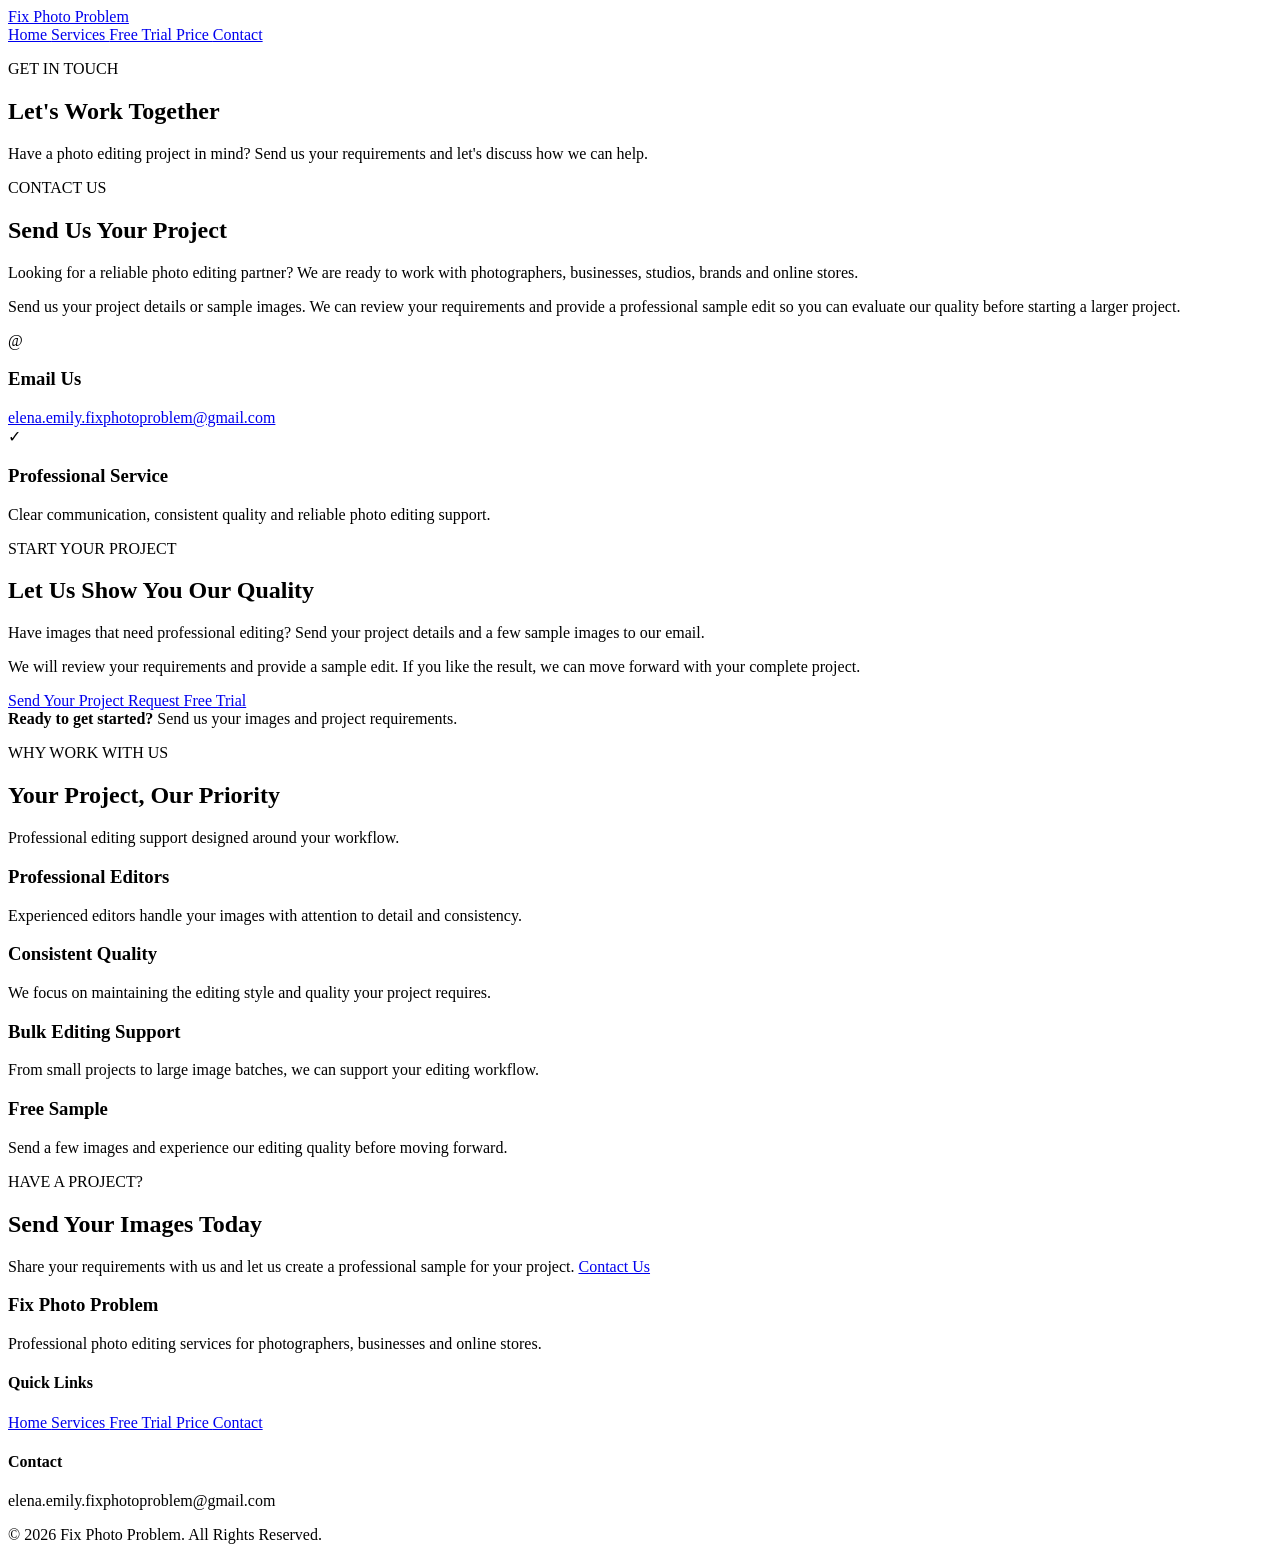
==== contact.html @ 4d3116bf "Create contact.html" ====
<!DOCTYPE html>
<html lang="en">

<head>

    <meta charset="UTF-8">
    <meta name="viewport" content="width=device-width, initial-scale=1.0">

    <title>Contact Us | Fix Photo Problem</title>

    <meta name="description"
        content="Contact Fix Photo Problem for professional photo editing services. Send your project details and request a free sample edit.">

    <link rel="stylesheet" href="css/style.css">

</head>


<body>


<!-- ================================
     HEADER
================================ -->

<header class="header">

    <div class="container nav-container">

        <a href="index.html" class="logo">
            Fix Photo Problem
        </a>


        <nav class="navbar">

            <a href="index.html">
                Home
            </a>

            <a href="services.html">
                Services
            </a>

            <a href="free-trial.html">
                Free Trial
            </a>

            <a href="price.html">
                Price
            </a>

            <a href="contact.html">
                Contact
            </a>

        </nav>

    </div>

</header>



<!-- ================================
     PAGE HERO
================================ -->

<section class="page-hero">

    <div class="container">

        <p class="small-title">
            GET IN TOUCH
        </p>

        <h1>
            Let's Work Together
        </h1>

        <p>
            Have a photo editing project in mind?
            Send us your requirements and let's discuss
            how we can help.
        </p>

    </div>

</section>



<!-- ================================
     CONTACT SECTION
================================ -->

<section class="contact-section">

    <div class="container">

        <div class="contact-wrapper">


            <!-- ================================
                 LEFT CONTENT
            ================================= -->

            <div class="contact-info">

                <p class="contact-label">
                    CONTACT US
                </p>

                <h2>
                    Send Us Your Project
                </h2>

                <p class="contact-description">
                    Looking for a reliable photo editing partner?
                    We are ready to work with photographers,
                    businesses, studios, brands and online stores.
                </p>

                <p class="contact-description">
                    Send us your project details or sample images.
                    We can review your requirements and provide
                    a professional sample edit so you can evaluate
                    our quality before starting a larger project.
                </p>


                <!-- EMAIL -->

                <div class="contact-box">

                    <div class="contact-icon">
                        @
                    </div>

                    <div>

                        <h3>
                            Email Us
                        </h3>

                        <a href="mailto:elena.emily.fixphotoproblem@gmail.com">
                            elena.emily.fixphotoproblem@gmail.com
                        </a>

                    </div>

                </div>


                <!-- RESPONSE -->

                <div class="contact-box">

                    <div class="contact-icon">
                        ✓
                    </div>

                    <div>

                        <h3>
                            Professional Service
                        </h3>

                        <p>
                            Clear communication, consistent quality
                            and reliable photo editing support.
                        </p>

                    </div>

                </div>


            </div>



            <!-- ================================
                 RIGHT CTA CARD
            ================================= -->

            <div class="contact-card">

                <p class="contact-card-label">
                    START YOUR PROJECT
                </p>

                <h2>
                    Let Us Show You Our Quality
                </h2>

                <p>
                    Have images that need professional editing?
                    Send your project details and a few sample
                    images to our email.
                </p>

                <p>
                    We will review your requirements and provide
                    a sample edit. If you like the result, we can
                    move forward with your complete project.
                </p>


                <a
                    href="mailto:elena.emily.fixphotoproblem@gmail.com?subject=Photo%20Editing%20Project"
                    class="contact-email-btn"
                >
                    Send Your Project
                </a>


                <a
                    href="free-trial.html"
                    class="contact-trial-btn"
                >
                    Request Free Trial
                </a>


                <div class="contact-note">

                    <strong>
                        Ready to get started?
                    </strong>

                    <span>
                        Send us your images and project requirements.
                    </span>

                </div>

            </div>

        </div>

    </div>

</section>



<!-- ================================
     WHY CONTACT US
================================ -->

<section class="contact-benefits">

    <div class="container">

        <div class="section-heading">

            <p>
                WHY WORK WITH US
            </p>

            <h2>
                Your Project, Our Priority
            </h2>

            <span>
                Professional editing support designed around your workflow.
            </span>

        </div>


        <div class="features-grid">


            <div class="feature">

                <h3>
                    Professional Editors
                </h3>

                <p>
                    Experienced editors handle your images
                    with attention to detail and consistency.
                </p>

            </div>


            <div class="feature">

                <h3>
                    Consistent Quality
                </h3>

                <p>
                    We focus on maintaining the editing style
                    and quality your project requires.
                </p>

            </div>


            <div class="feature">

                <h3>
                    Bulk Editing Support
                </h3>

                <p>
                    From small projects to large image batches,
                    we can support your editing workflow.
                </p>

            </div>


            <div class="feature">

                <h3>
                    Free Sample
                </h3>

                <p>
                    Send a few images and experience our editing
                    quality before moving forward.
                </p>

            </div>


        </div>

    </div>

</section>



<!-- ================================
     FINAL CTA
================================ -->

<section class="trial-section">

    <div class="container trial-content">

        <p>
            HAVE A PROJECT?
        </p>

        <h2>
            Send Your Images Today
        </h2>

        <span>
            Share your requirements with us and let us
            create a professional sample for your project.
        </span>

        <a
            href="mailto:elena.emily.fixphotoproblem@gmail.com?subject=Photo%20Editing%20Project"
            class="btn white-btn"
        >
            Contact Us
        </a>

    </div>

</section>



<!-- ================================
     FOOTER
================================ -->

<footer class="footer">

    <div class="container footer-content">


        <div>

            <h3>
                Fix Photo Problem
            </h3>

            <p>
                Professional photo editing services for photographers,
                businesses and online stores.
            </p>

        </div>


        <div>

            <h4>
                Quick Links
            </h4>

            <a href="index.html">
                Home
            </a>

            <a href="services.html">
                Services
            </a>

            <a href="free-trial.html">
                Free Trial
            </a>

            <a href="price.html">
                Price
            </a>

            <a href="contact.html">
                Contact
            </a>

        </div>


        <div>

            <h4>
                Contact
            </h4>

            <p>
                elena.emily.fixphotoproblem@gmail.com
            </p>

        </div>


    </div>


    <div class="copyright">

        © 2026 Fix Photo Problem.
        All Rights Reserved.

    </div>

</footer>


</body>

</html>
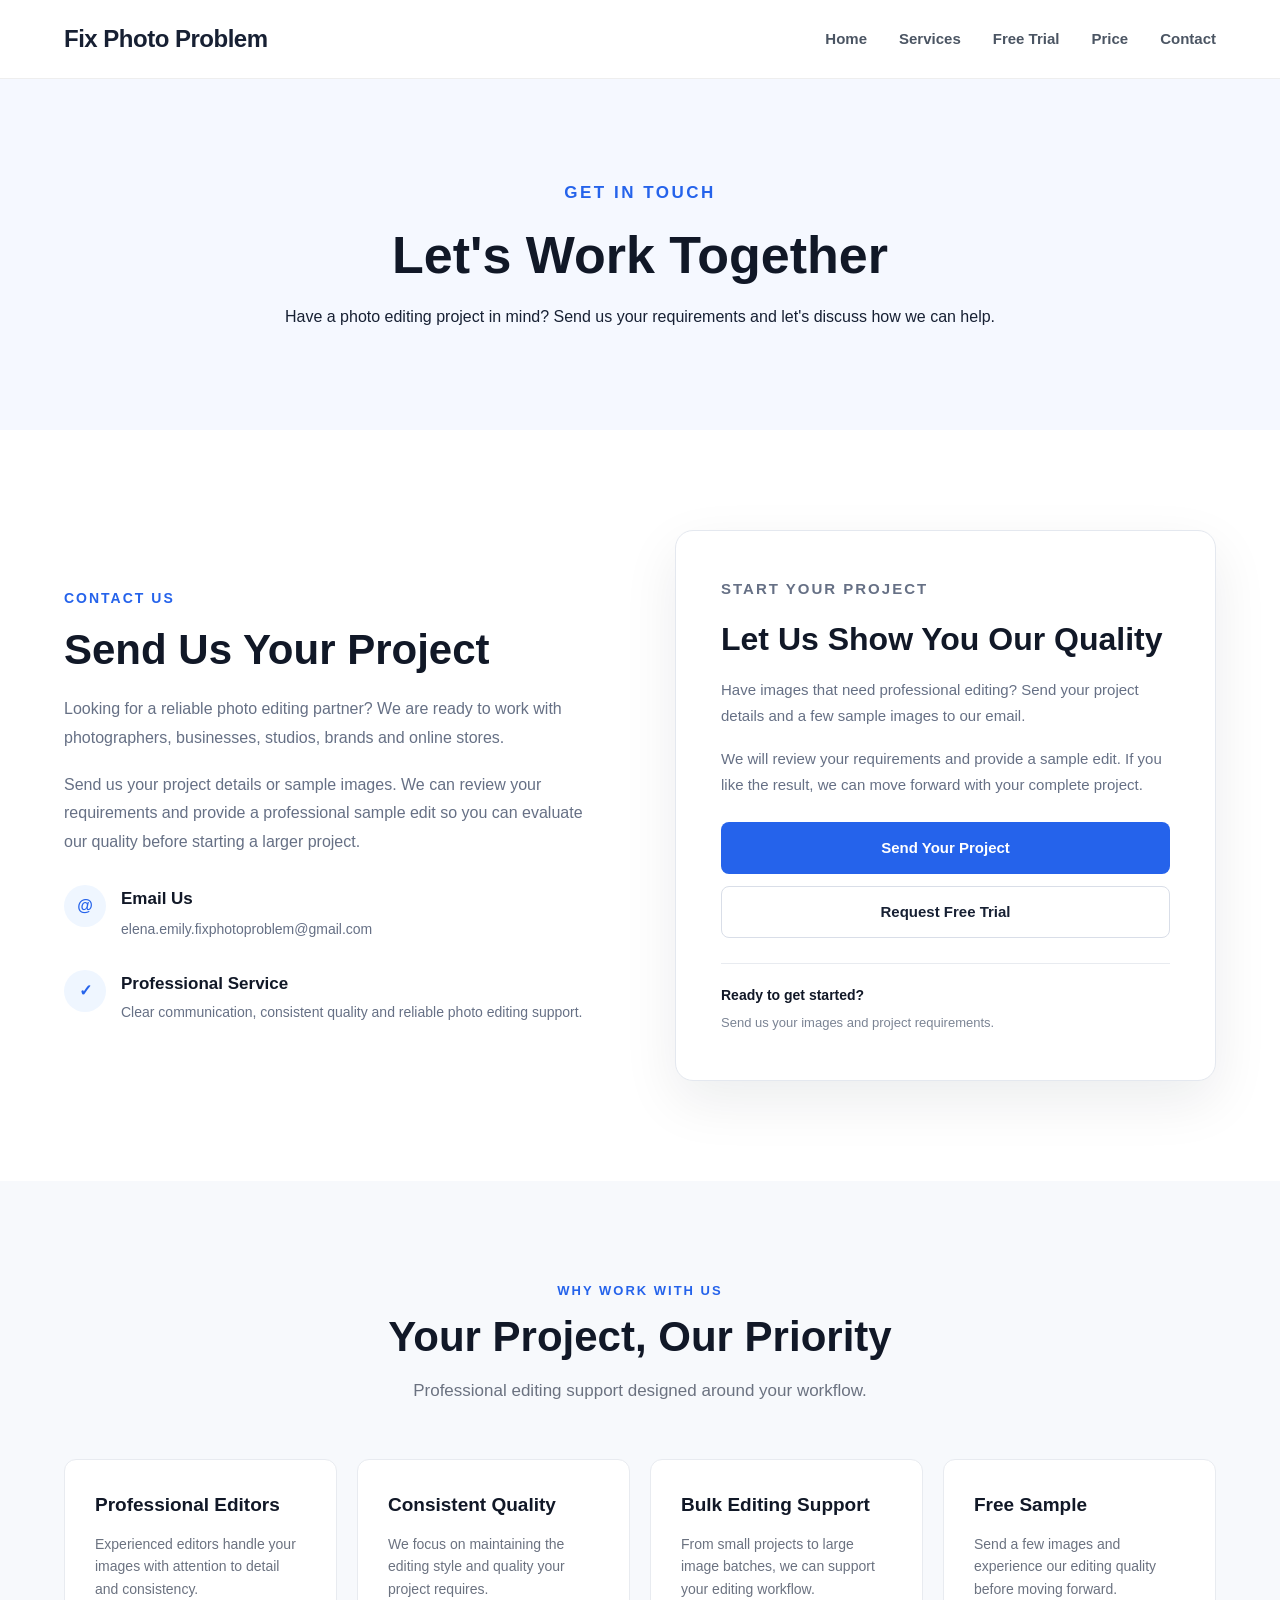
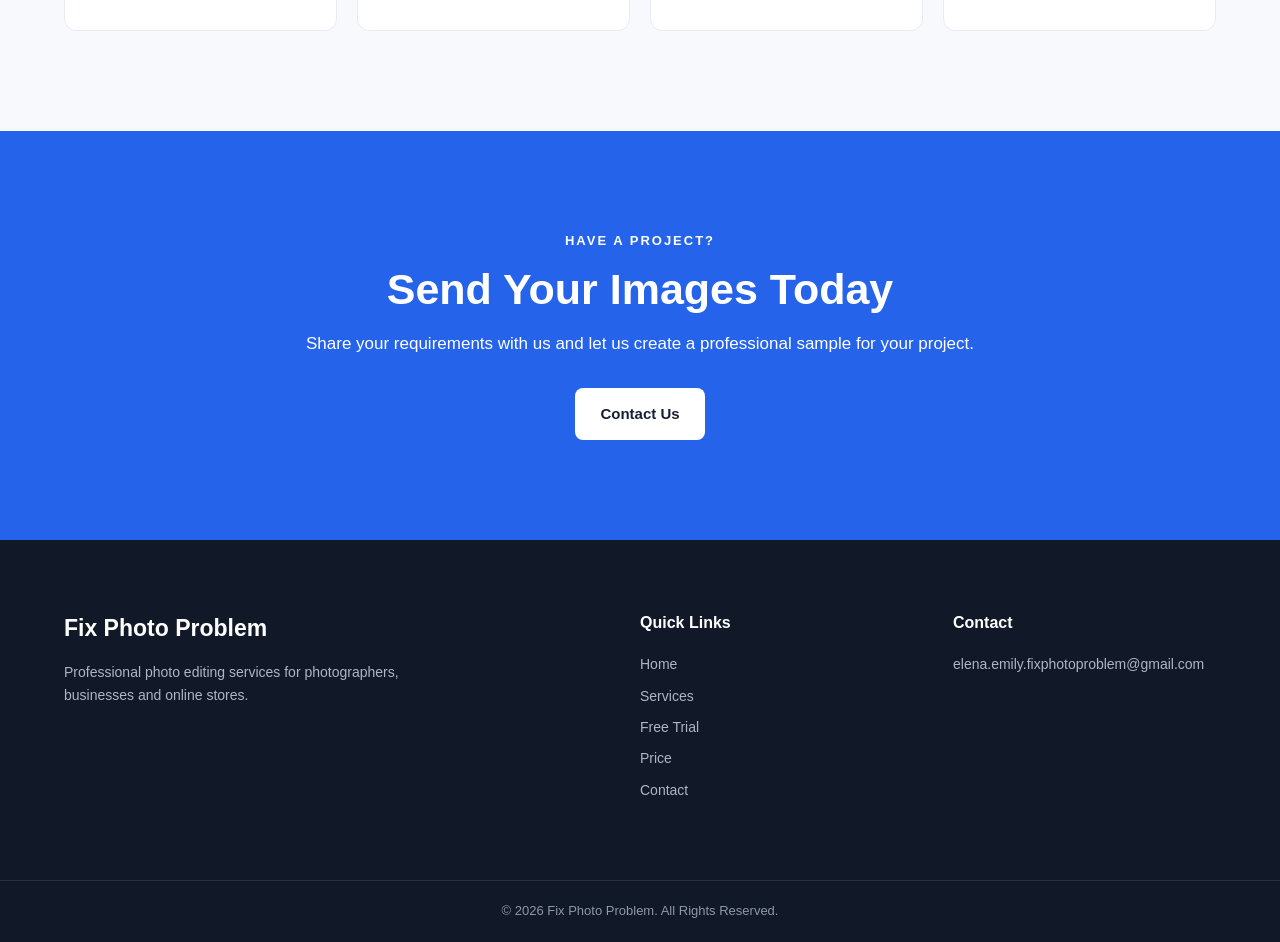
==== commit 6e3290ef: "Update contact.html" ====
--- a/contact.html
+++ b/contact.html
@@ -7,6 +7,8 @@
     <meta name="viewport" content="width=device-width, initial-scale=1.0">
 
     <title>Contact Us | Fix Photo Problem</title>
+
+    <link rel="icon" type="image/png" href="images/favicon.png">
 
     <meta name="description"
         content="Contact Fix Photo Problem for professional photo editing services. Send your project details and request a free sample edit.">
--- a/css/style.css
+++ b/css/style.css
@@ -0,0 +1,1457 @@
+/* ================================
+   GLOBAL STYLES
+================================ */
+
+* {
+    margin: 0;
+    padding: 0;
+    box-sizing: border-box;
+}
+
+html {
+    scroll-behavior: smooth;
+}
+
+body {
+    font-family: Arial, Helvetica, sans-serif;
+    color: #172033;
+    background: #ffffff;
+    line-height: 1.6;
+}
+
+a {
+    text-decoration: none;
+    color: inherit;
+}
+
+img {
+    max-width: 100%;
+}
+
+.container {
+    width: 90%;
+    max-width: 1200px;
+    margin: auto;
+}
+
+
+/* ================================
+   HEADER
+================================ */
+
+.header {
+    background: #ffffff;
+    border-bottom: 1px solid #eeeeee;
+    position: sticky;
+    top: 0;
+    z-index: 1000;
+}
+
+.nav-container {
+    min-height: 78px;
+    display: flex;
+    align-items: center;
+    justify-content: space-between;
+}
+
+.logo {
+    font-size: 24px;
+    font-weight: 800;
+    color: #172033;
+    letter-spacing: -0.5px;
+}
+
+.logo img {
+    height: 45px;
+    width: auto;
+    max-width: 180px;
+    display: block;
+    object-fit: contain;
+}
+
+.navbar {
+    display: flex;
+    align-items: center;
+    gap: 32px;
+}
+
+.navbar a {
+    font-size: 15px;
+    font-weight: 600;
+    color: #4b5563;
+    transition: 0.3s ease;
+}
+
+.navbar a:hover {
+    color: #2563eb;
+}
+
+
+/* ================================
+   HOME HERO
+================================ */
+
+.hero {
+    min-height: 650px;
+    display: flex;
+    align-items: center;
+    justify-content: center;
+    background:
+        linear-gradient(
+            90deg,
+            #f5f8ff 0%,
+            #ffffff 100%
+        );
+}
+
+.hero-content {
+    width: 100%;
+    display: flex;
+    align-items: center;
+    justify-content: center;
+    text-align: center;
+}
+
+.hero-text {
+    width: 100%;
+    max-width: 900px;
+    margin: 0 auto;
+}
+
+
+/* PROFESSIONAL PHOTO EDITING SERVICE */
+
+.small-title {
+    color: #2563eb;
+    font-size: 17px;
+    font-weight: 800;
+    letter-spacing: 2.5px;
+    margin-bottom: 20px;
+    text-align: center;
+}
+
+
+/* MAIN HEADING */
+
+.hero h1 {
+    font-size: 50px;
+    line-height: 1.15;
+    letter-spacing: -1px;
+    margin-bottom: 25px;
+    color: #111827;
+}
+
+.hero h1 span {
+    display: block;
+    color: #2563eb;
+}
+
+
+/* DESCRIPTION */
+
+.hero-text > p:not(.small-title) {
+    max-width: 720px;
+    margin: 0 auto 35px;
+    font-size: 17px;
+    color: #667085;
+}
+
+
+/* HERO BUTTONS */
+
+.hero-buttons {
+    display: flex;
+    justify-content: center;
+    align-items: center;
+    gap: 15px;
+    flex-wrap: wrap;
+}
+
+
+/* ================================
+   BUTTONS
+================================ */
+
+.btn {
+    display: inline-block;
+    padding: 14px 25px;
+    border-radius: 8px;
+    font-size: 15px;
+    font-weight: 700;
+    transition: all 0.3s ease;
+}
+
+.primary-btn {
+    background: #2563eb;
+    color: #ffffff;
+}
+
+.primary-btn:hover {
+    background: #1d4ed8;
+    transform: translateY(-2px);
+}
+
+.secondary-btn {
+    background: #ffffff;
+    color: #172033;
+    border: 1px solid #d9dee8;
+}
+
+.secondary-btn:hover {
+    border-color: #2563eb;
+    color: #2563eb;
+}
+
+.white-btn {
+    background: #ffffff;
+    color: #172033;
+}
+
+.white-btn:hover {
+    transform: translateY(-2px);
+}
+
+
+/* ================================
+   SECTION HEADING
+================================ */
+
+.section-heading {
+    text-align: center;
+    max-width: 700px;
+    margin: 0 auto 55px;
+}
+
+.section-heading p {
+    color: #2563eb;
+    font-size: 13px;
+    font-weight: 800;
+    letter-spacing: 2px;
+    margin-bottom: 10px;
+}
+
+.section-heading h2 {
+    font-size: 42px;
+    line-height: 1.2;
+    color: #111827;
+    margin-bottom: 15px;
+}
+
+.section-heading span {
+    color: #6b7280;
+    font-size: 17px;
+}
+
+
+/* ================================
+   SERVICES
+================================ */
+
+.services-section {
+    padding: 100px 0;
+    background: #ffffff;
+}
+
+.service-grid {
+    display: grid;
+    grid-template-columns: repeat(3, 1fr);
+    gap: 25px;
+}
+
+.service-card {
+    display: flex;
+    align-items: center;
+    gap: 22px;
+    padding: 22px;
+    border: 1px solid #e6e9ef;
+    border-radius: 14px;
+    background: #ffffff;
+    transition: all 0.3s ease;
+    min-height: 220px;
+}
+
+.service-card:hover {
+    transform: translateY(-7px);
+    border-color: #c9d8ff;
+    box-shadow: 0 18px 45px rgba(30, 64, 175, 0.10);
+}
+
+
+/* SERVICE IMAGE */
+
+.service-image {
+    flex: 0 0 125px;
+    width: 125px;
+    height: 155px;
+    overflow: hidden;
+    border-radius: 10px;
+    background: #f1f4f8;
+}
+
+.service-image img {
+    width: 100%;
+    height: 100%;
+    display: block;
+    object-fit: cover;
+}
+
+
+/* SERVICE CONTENT */
+
+.service-info {
+    flex: 1;
+}
+
+.service-number {
+    display: none;
+}
+
+.service-card h3 {
+    font-size: 21px;
+    line-height: 1.3;
+    margin-bottom: 13px;
+    color: #111827;
+}
+
+.service-card p {
+    color: #6b7280;
+    font-size: 15px;
+    line-height: 1.6;
+    margin-bottom: 20px;
+}
+
+.service-link {
+    color: #2563eb;
+    font-size: 14px;
+    font-weight: 700;
+}
+
+.service-link:hover {
+    color: #1d4ed8;
+}
+
+
+/* ================================
+   WHY CHOOSE US
+================================ */
+
+.why-section {
+    padding: 100px 0;
+    background: #f7f9fc;
+}
+
+.features-grid {
+    display: grid;
+    grid-template-columns: repeat(4, 1fr);
+    gap: 20px;
+}
+
+.feature {
+    background: #ffffff;
+    padding: 30px;
+    border-radius: 12px;
+    border: 1px solid #e8ebf0;
+}
+
+.feature h3 {
+    font-size: 19px;
+    margin-bottom: 12px;
+    color: #111827;
+}
+
+.feature p {
+    color: #6b7280;
+    font-size: 14px;
+}
+
+
+/* ================================
+   FREE TRIAL CTA
+================================ */
+
+.trial-section {
+    padding: 100px 0;
+    background: #2563eb;
+}
+
+.trial-content {
+    text-align: center;
+    color: #ffffff;
+}
+
+.trial-content p {
+    font-size: 13px;
+    font-weight: 800;
+    letter-spacing: 2px;
+    margin-bottom: 12px;
+}
+
+.trial-content h2 {
+    font-size: 43px;
+    line-height: 1.2;
+    margin-bottom: 15px;
+}
+
+.trial-content span {
+    display: block;
+    font-size: 17px;
+    margin-bottom: 30px;
+}
+
+
+/* ================================
+   FOOTER
+================================ */
+
+.footer {
+    background: #111827;
+    color: #ffffff;
+}
+
+.footer-content {
+    padding: 70px 0;
+    display: grid;
+    grid-template-columns: 2fr 1fr 1fr;
+    gap: 50px;
+}
+
+.footer h3 {
+    font-size: 23px;
+    margin-bottom: 15px;
+}
+
+.footer h4 {
+    font-size: 16px;
+    margin-bottom: 18px;
+}
+
+.footer p {
+    color: #aeb6c4;
+    font-size: 14px;
+    max-width: 400px;
+}
+
+.footer a {
+    display: block;
+    color: #aeb6c4;
+    font-size: 14px;
+    margin-bottom: 9px;
+    transition: 0.3s ease;
+}
+
+.footer a:hover {
+    color: #ffffff;
+}
+
+.copyright {
+    border-top: 1px solid #273142;
+    text-align: center;
+    padding: 20px;
+    color: #8d98a8;
+    font-size: 13px;
+}
+
+
+/* ================================
+   PAGE HERO
+================================ */
+
+.page-hero {
+    padding: 100px 0;
+    text-align: center;
+    background: #f5f8ff;
+}
+
+.page-hero h1 {
+    max-width: 850px;
+    margin: 0 auto 18px;
+    font-size: 52px;
+    line-height: 1.15;
+    color: #111827;
+}
+
+.page-hero > p:last-child {
+    max-width: 650px;
+    margin: 0 auto;
+    color: #667085;
+    font-size: 17px;
+}
+
+
+/* ================================
+   SERVICE DETAIL PAGE
+================================ */
+
+.service-detail-grid {
+    display: grid;
+    grid-template-columns: 1fr 1fr;
+    gap: 60px;
+    align-items: center;
+}
+
+.service-detail-content {
+    max-width: 600px;
+}
+
+.service-detail-content h2 {
+    font-size: 38px;
+    line-height: 1.2;
+    color: #111827;
+    margin-bottom: 20px;
+}
+
+.service-detail-content p {
+    color: #667085;
+    font-size: 16px;
+    line-height: 1.8;
+    margin-bottom: 18px;
+}
+
+.service-detail-content .btn {
+    margin-top: 12px;
+}
+
+.service-detail-image {
+    width: 100%;
+    background: #f1f4f8;
+    overflow: hidden;
+    border-radius: 16px;
+}
+
+.service-detail-image img {
+    width: 100%;
+    height: auto;
+    display: block;
+}
+
+
+/* ================================
+   BEFORE & AFTER SECTION
+================================ */
+
+.before-after-section {
+    padding: 100px 0;
+    background: #f7f9fc;
+}
+
+.before-after-grid {
+    display: grid;
+    grid-template-columns: 1fr 1fr;
+    gap: 30px;
+    max-width: 1000px;
+    margin: 0 auto;
+}
+
+.before-after-card {
+    background: #ffffff;
+    border: 1px solid #e5e9f0;
+    border-radius: 14px;
+    overflow: hidden;
+    text-align: center;
+    transition: 0.3s ease;
+}
+
+.before-after-card:hover {
+    transform: translateY(-5px);
+    box-shadow: 0 15px 35px rgba(15, 23, 42, 0.08);
+}
+
+.before-after-image {
+    width: 100%;
+    background: #eef1f5;
+    overflow: hidden;
+}
+
+.before-after-image img {
+    width: 100%;
+    display: block;
+    object-fit: contain;
+}
+
+.before-after-card h3 {
+    padding: 18px;
+    font-size: 18px;
+    color: #111827;
+}
+
+
+/* ================================
+   FREE TRIAL PAGE
+================================ */
+
+.free-trial-section {
+    padding: 100px 0;
+    background: #ffffff;
+}
+
+.free-trial-wrapper {
+    display: grid;
+    grid-template-columns: 0.9fr 1.1fr;
+    gap: 70px;
+    align-items: start;
+}
+
+
+/* LEFT CONTENT */
+
+.trial-info {
+    padding-top: 20px;
+}
+
+.trial-label {
+    color: #2563eb;
+    font-size: 14px;
+    font-weight: 800;
+    letter-spacing: 2px;
+    margin-bottom: 15px;
+}
+
+.trial-info h2 {
+    font-size: 40px;
+    line-height: 1.2;
+    color: #111827;
+    margin-bottom: 18px;
+}
+
+.trial-description {
+    color: #667085;
+    font-size: 16px;
+    line-height: 1.7;
+    max-width: 500px;
+    margin-bottom: 35px;
+}
+
+
+/* BENEFITS */
+
+.trial-benefit {
+    display: flex;
+    flex-direction: column;
+    gap: 24px;
+}
+
+.benefit-item {
+    display: flex;
+    align-items: flex-start;
+    gap: 15px;
+}
+
+.benefit-icon {
+    width: 30px;
+    height: 30px;
+    min-width: 30px;
+    display: flex;
+    align-items: center;
+    justify-content: center;
+    background: #eff6ff;
+    color: #2563eb;
+    border-radius: 50%;
+    font-weight: 800;
+}
+
+.benefit-item h3 {
+    font-size: 17px;
+    color: #111827;
+    margin-bottom: 3px;
+}
+
+.benefit-item p {
+    color: #6b7280;
+    font-size: 14px;
+}
+
+
+/* FORM CARD */
+
+.trial-form-card {
+    background: #ffffff;
+    border: 1px solid #e4e8ef;
+    border-radius: 18px;
+    padding: 40px;
+    box-shadow: 0 20px 55px rgba(15, 23, 42, 0.08);
+}
+
+.form-header {
+    margin-bottom: 30px;
+}
+
+.form-header h2 {
+    font-size: 28px;
+    color: #111827;
+    margin-bottom: 7px;
+}
+
+.form-header p {
+    color: #6b7280;
+    font-size: 15px;
+}
+
+
+/* FORM ROW */
+
+.form-row {
+    display: grid;
+    grid-template-columns: 1fr 1fr;
+    gap: 18px;
+}
+
+
+/* FORM GROUP */
+
+.form-group {
+    margin-bottom: 20px;
+}
+
+.form-group label {
+    display: block;
+    font-size: 14px;
+    font-weight: 700;
+    color: #172033;
+    margin-bottom: 8px;
+}
+
+
+/* INPUTS */
+
+.form-group input[type="text"],
+.form-group input[type="email"],
+.form-group select,
+.form-group textarea {
+    width: 100%;
+    padding: 13px 15px;
+    border: 1px solid #d8dee8;
+    border-radius: 8px;
+    background: #ffffff;
+    color: #172033;
+    font-family: Arial, Helvetica, sans-serif;
+    font-size: 15px;
+    outline: none;
+    transition: 0.25s ease;
+}
+
+.form-group input[type="text"]:focus,
+.form-group input[type="email"]:focus,
+.form-group select:focus,
+.form-group textarea:focus {
+    border-color: #2563eb;
+    box-shadow: 0 0 0 3px rgba(37, 99, 235, 0.10);
+}
+
+.form-group textarea {
+    resize: vertical;
+    min-height: 130px;
+}
+
+
+/* UPLOAD BOX */
+
+.upload-box {
+    position: relative;
+}
+
+.upload-box input[type="file"] {
+    position: absolute;
+    width: 1px;
+    height: 1px;
+    opacity: 0;
+}
+
+.upload-label {
+    width: 100%;
+    min-height: 145px;
+    border: 2px dashed #cbd5e1;
+    border-radius: 12px;
+    background: #f8fafc;
+    display: flex !important;
+    flex-direction: column;
+    align-items: center;
+    justify-content: center;
+    text-align: center;
+    cursor: pointer;
+    transition: 0.25s ease;
+}
+
+.upload-label:hover {
+    border-color: #2563eb;
+    background: #f5f8ff;
+}
+
+.upload-icon {
+    width: 42px;
+    height: 42px;
+    border-radius: 50%;
+    background: #eff6ff;
+    color: #2563eb;
+    display: flex;
+    align-items: center;
+    justify-content: center;
+    font-size: 26px;
+    font-weight: 400;
+    margin-bottom: 10px;
+}
+
+.upload-label strong {
+    color: #172033;
+    font-size: 15px;
+    margin-bottom: 4px;
+}
+
+.upload-label small {
+    color: #7b8494;
+    font-size: 13px;
+}
+
+
+/* SUBMIT BUTTON */
+
+.trial-submit-btn {
+    width: 100%;
+    padding: 15px 20px;
+    border: none;
+    border-radius: 8px;
+    background: #2563eb;
+    color: #ffffff;
+    font-size: 15px;
+    font-weight: 700;
+    cursor: pointer;
+    transition: 0.3s ease;
+}
+
+.trial-submit-btn:hover {
+    background: #1d4ed8;
+    transform: translateY(-2px);
+}
+
+
+/* FORM NOTE */
+
+.form-note {
+    text-align: center;
+    margin-top: 15px;
+    color: #8a94a6;
+    font-size: 12px;
+    line-height: 1.5;
+}
+
+
+/* ================================
+   TABLET RESPONSIVE
+================================ */
+
+@media (max-width: 900px) {
+
+    .navbar {
+        gap: 15px;
+    }
+
+    .hero h1 {
+        font-size: 44px;
+    }
+
+    .service-grid {
+        grid-template-columns: repeat(2, 1fr);
+    }
+
+    .features-grid {
+        grid-template-columns: repeat(2, 1fr);
+    }
+
+    .footer-content {
+        grid-template-columns: 1fr 1fr;
+    }
+
+
+    /* SERVICE DETAIL */
+
+    .service-detail-grid {
+        grid-template-columns: 1fr;
+        gap: 40px;
+    }
+
+    .service-detail-content {
+        max-width: 100%;
+    }
+
+    .service-detail-image {
+        height: 400px;
+    }
+
+    .before-after-grid {
+        grid-template-columns: 1fr 1fr;
+        max-width: 800px;
+    }
+
+
+    /* FREE TRIAL */
+
+    .free-trial-wrapper {
+        grid-template-columns: 1fr;
+        gap: 45px;
+    }
+
+    .trial-info {
+        padding-top: 0;
+    }
+}
+
+
+/* ================================
+   MOBILE RESPONSIVE
+================================ */
+
+@media (max-width: 650px) {
+
+    /* HEADER */
+
+    .nav-container {
+        flex-direction: column;
+        padding: 20px 0;
+        gap: 15px;
+    }
+
+    .navbar {
+        flex-wrap: wrap;
+        justify-content: center;
+        gap: 12px 18px;
+    }
+
+
+    /* HOME HERO */
+
+    .hero {
+        min-height: 560px;
+        text-align: center;
+    }
+
+    .hero-content {
+        text-align: center;
+    }
+
+    .hero-text {
+        max-width: 100%;
+    }
+
+    .small-title {
+        font-size: 14px;
+        letter-spacing: 1.8px;
+        line-height: 1.5;
+    }
+
+    .hero h1 {
+        font-size: 36px;
+        line-height: 1.15;
+        letter-spacing: -0.5px;
+    }
+
+    .hero-text > p:not(.small-title) {
+        font-size: 16px;
+        line-height: 1.7;
+    }
+
+    .hero-buttons {
+        justify-content: center;
+    }
+
+
+    /* SECTION */
+
+    .section-heading {
+        margin-bottom: 40px;
+    }
+
+    .section-heading h2 {
+        font-size: 34px;
+    }
+
+    .section-heading span {
+        font-size: 15px;
+    }
+
+
+    /* SERVICES */
+
+    .services-section {
+        padding: 70px 0;
+    }
+
+    .service-grid {
+        grid-template-columns: 1fr;
+    }
+
+    .service-card {
+        flex-direction: column;
+        align-items: flex-start;
+        padding: 20px;
+        gap: 18px;
+    }
+
+    .service-image {
+        width: 100%;
+        height: 190px;
+        flex: none;
+    }
+
+    .service-info {
+        width: 100%;
+    }
+
+    .service-card h3 {
+        font-size: 20px;
+        line-height: 1.35;
+    }
+
+    .service-card p {
+        font-size: 14px;
+        line-height: 1.6;
+    }
+
+
+    /* FEATURES */
+
+    .why-section {
+        padding: 70px 0;
+    }
+
+    .features-grid {
+        grid-template-columns: 1fr;
+    }
+
+
+    /* FREE TRIAL */
+
+    .trial-section {
+        padding: 70px 0;
+    }
+
+    .trial-content h2 {
+        font-size: 34px;
+    }
+
+    .trial-content span {
+        font-size: 15px;
+    }
+
+
+    /* FOOTER */
+
+    .footer-content {
+        grid-template-columns: 1fr;
+        gap: 35px;
+        padding: 55px 0;
+    }
+
+
+    /* PAGE HERO */
+
+    .page-hero {
+        padding: 70px 0;
+    }
+
+    .page-hero h1 {
+        font-size: 36px;
+    }
+
+    .page-hero > p:last-child {
+        font-size: 15px;
+    }
+
+
+    /* SERVICE DETAIL */
+
+    .service-detail-grid {
+        grid-template-columns: 1fr;
+        gap: 30px;
+    }
+
+    .service-detail-content h2 {
+        font-size: 30px;
+    }
+
+    .service-detail-content p {
+        font-size: 15px;
+        line-height: 1.7;
+    }
+
+    .service-detail-image {
+        height: 300px;
+        border-radius: 12px;
+    }
+
+
+    /* BEFORE & AFTER */
+
+    .before-after-section {
+        padding: 70px 0;
+    }
+
+    .before-after-grid {
+        grid-template-columns: 1fr;
+        gap: 20px;
+    }
+
+    .before-after-image {
+        height: 280px;
+    }
+
+    .before-after-card h3 {
+        padding: 15px;
+        font-size: 17px;
+    }
+
+
+    /* FREE TRIAL PAGE */
+
+    .free-trial-section {
+        padding: 70px 0;
+    }
+
+    .trial-info h2 {
+        font-size: 32px;
+    }
+
+     .form-row {
+        grid-template-columns: 1fr;
+        gap: 0;
+    }
+
+    .trial-form-card {
+        padding: 25px;
+        border-radius: 14px;
+    }
+
+    .form-header h2 {
+        font-size: 24px;
+    }
+
+}
+
+
+/* ================================
+   PRICE CARDS
+================================ */
+
+.price-grid {
+    display: grid;
+    grid-template-columns: repeat(3, 1fr);
+    gap: 25px;
+    max-width: 1100px;
+    margin: 0 auto;
+}
+
+.price-card {
+    background: #ffffff;
+    border: 1px solid #e6e9ef;
+    border-radius: 14px;
+    padding: 30px;
+    transition: all 0.3s ease;
+}
+
+.price-card:hover {
+    transform: translateY(-7px);
+    border-color: #c9d8ff;
+    box-shadow: 0 18px 45px rgba(30, 64, 175, 0.10);
+}
+
+.price-card h3 {
+    font-size: 24px;
+    color: #111827;
+    margin-bottom: 15px;
+}
+
+.price-label {
+    color: #6b7280;
+    font-size: 14px;
+    margin-bottom: 3px;
+}
+
+.price {
+    display: flex;
+    align-items: baseline;
+    gap: 8px;
+    margin-bottom: 22px;
+}
+
+.price strong {
+    font-size: 38px;
+    line-height: 1;
+    color: #2563eb;
+}
+
+.price span {
+    color: #6b7280;
+    font-size: 14px;
+}
+
+.price-btn {
+    display: block;
+    width: 100%;
+    padding: 13px 20px;
+    margin-bottom: 25px;
+    border-radius: 8px;
+    background: #2563eb;
+    color: #ffffff;
+    text-align: center;
+    font-size: 15px;
+    font-weight: 700;
+    transition: 0.3s ease;
+}
+
+.price-btn:hover {
+    background: #1d4ed8;
+    transform: translateY(-2px);
+}
+
+.price-card ul {
+    margin: 0;
+    padding: 0;
+    list-style: none;
+}
+
+.price-card li {
+    position: relative;
+    padding-left: 20px;
+    margin-bottom: 12px;
+    color: #667085;
+    font-size: 14px;
+    line-height: 1.5;
+}
+
+.price-card li::before {
+    content: "✓";
+    position: absolute;
+    left: 0;
+    color: #2563eb;
+    font-weight: 700;
+}
+
+
+/* ================================
+   PRICE RESPONSIVE
+================================ */
+
+@media (max-width: 900px) {
+
+    .price-grid {
+        grid-template-columns: repeat(2, 1fr);
+    }
+
+}
+
+
+@media (max-width: 650px) {
+
+    .price-grid {
+        grid-template-columns: 1fr;
+    }
+
+    .price-card {
+        padding: 25px;
+    }
+
+}
+
+/* ================================
+   CONTACT PAGE
+================================ */
+
+.contact-section {
+    padding: 100px 0;
+    background: #ffffff;
+}
+
+.contact-wrapper {
+    display: grid;
+    grid-template-columns: 1fr 1fr;
+    gap: 70px;
+    align-items: center;
+}
+
+.contact-info {
+    max-width: 600px;
+}
+
+.contact-label,
+.contact-card-label {
+    color: #2563eb;
+    font-size: 14px;
+    font-weight: 800;
+    letter-spacing: 2px;
+    margin-bottom: 15px;
+}
+
+.contact-info h2 {
+    font-size: 42px;
+    line-height: 1.2;
+    color: #111827;
+    margin-bottom: 20px;
+}
+
+.contact-description {
+    color: #667085;
+    font-size: 16px;
+    line-height: 1.8;
+    margin-bottom: 18px;
+}
+
+.contact-box {
+    display: flex;
+    align-items: flex-start;
+    gap: 15px;
+    margin-top: 28px;
+}
+
+.contact-icon {
+    width: 42px;
+    height: 42px;
+    min-width: 42px;
+    border-radius: 50%;
+    background: #eff6ff;
+    color: #2563eb;
+    display: flex;
+    align-items: center;
+    justify-content: center;
+    font-weight: 700;
+}
+
+.contact-box h3 {
+    font-size: 17px;
+    color: #111827;
+    margin-bottom: 4px;
+}
+
+.contact-box p,
+.contact-box a {
+    color: #667085;
+    font-size: 14px;
+    line-height: 1.6;
+}
+
+.contact-box a:hover {
+    color: #2563eb;
+}
+
+
+/* CONTACT CARD */
+
+.contact-card {
+    padding: 45px;
+    border: 1px solid #e4e8ef;
+    border-radius: 18px;
+    background: #ffffff;
+    box-shadow: 0 20px 55px rgba(15, 23, 42, 0.08);
+}
+
+.contact-card h2 {
+    font-size: 32px;
+    line-height: 1.25;
+    color: #111827;
+    margin-bottom: 18px;
+}
+
+.contact-card > p {
+    color: #667085;
+    font-size: 15px;
+    line-height: 1.7;
+    margin-bottom: 18px;
+}
+
+.contact-email-btn {
+    display: block;
+    width: 100%;
+    padding: 14px 20px;
+    margin-top: 25px;
+    border-radius: 8px;
+    background: #2563eb;
+    color: #ffffff;
+    text-align: center;
+    font-size: 15px;
+    font-weight: 700;
+    transition: 0.3s ease;
+}
+
+.contact-email-btn:hover {
+    background: #1d4ed8;
+    transform: translateY(-2px);
+}
+
+.contact-trial-btn {
+    display: block;
+    width: 100%;
+    padding: 13px 20px;
+    margin-top: 12px;
+    border-radius: 8px;
+    border: 1px solid #d9dee8;
+    color: #172033;
+    text-align: center;
+    font-size: 15px;
+    font-weight: 700;
+    transition: 0.3s ease;
+}
+
+.contact-trial-btn:hover {
+    border-color: #2563eb;
+    color: #2563eb;
+}
+
+.contact-note {
+    margin-top: 25px;
+    padding-top: 20px;
+    border-top: 1px solid #e8ebf0;
+}
+
+.contact-note strong {
+    display: block;
+    color: #111827;
+    font-size: 14px;
+    margin-bottom: 3px;
+}
+
+.contact-note span {
+    color: #7b8494;
+    font-size: 13px;
+}
+
+
+/* CONTACT BENEFITS */
+
+.contact-benefits {
+    padding: 100px 0;
+    background: #f7f9fc;
+}
+
+
+/* MOBILE */
+
+@media (max-width: 900px) {
+
+    .contact-wrapper {
+        grid-template-columns: 1fr;
+        gap: 45px;
+    }
+
+    .contact-info {
+        max-width: 100%;
+    }
+
+}
+
+
+@media (max-width: 650px) {
+
+    .contact-section {
+        padding: 70px 0;
+    }
+
+    .contact-info h2 {
+        font-size: 32px;
+    }
+
+    .contact-card {
+        padding: 28px;
+    }
+
+    .contact-card h2 {
+        font-size: 27px;
+    }
+
+}
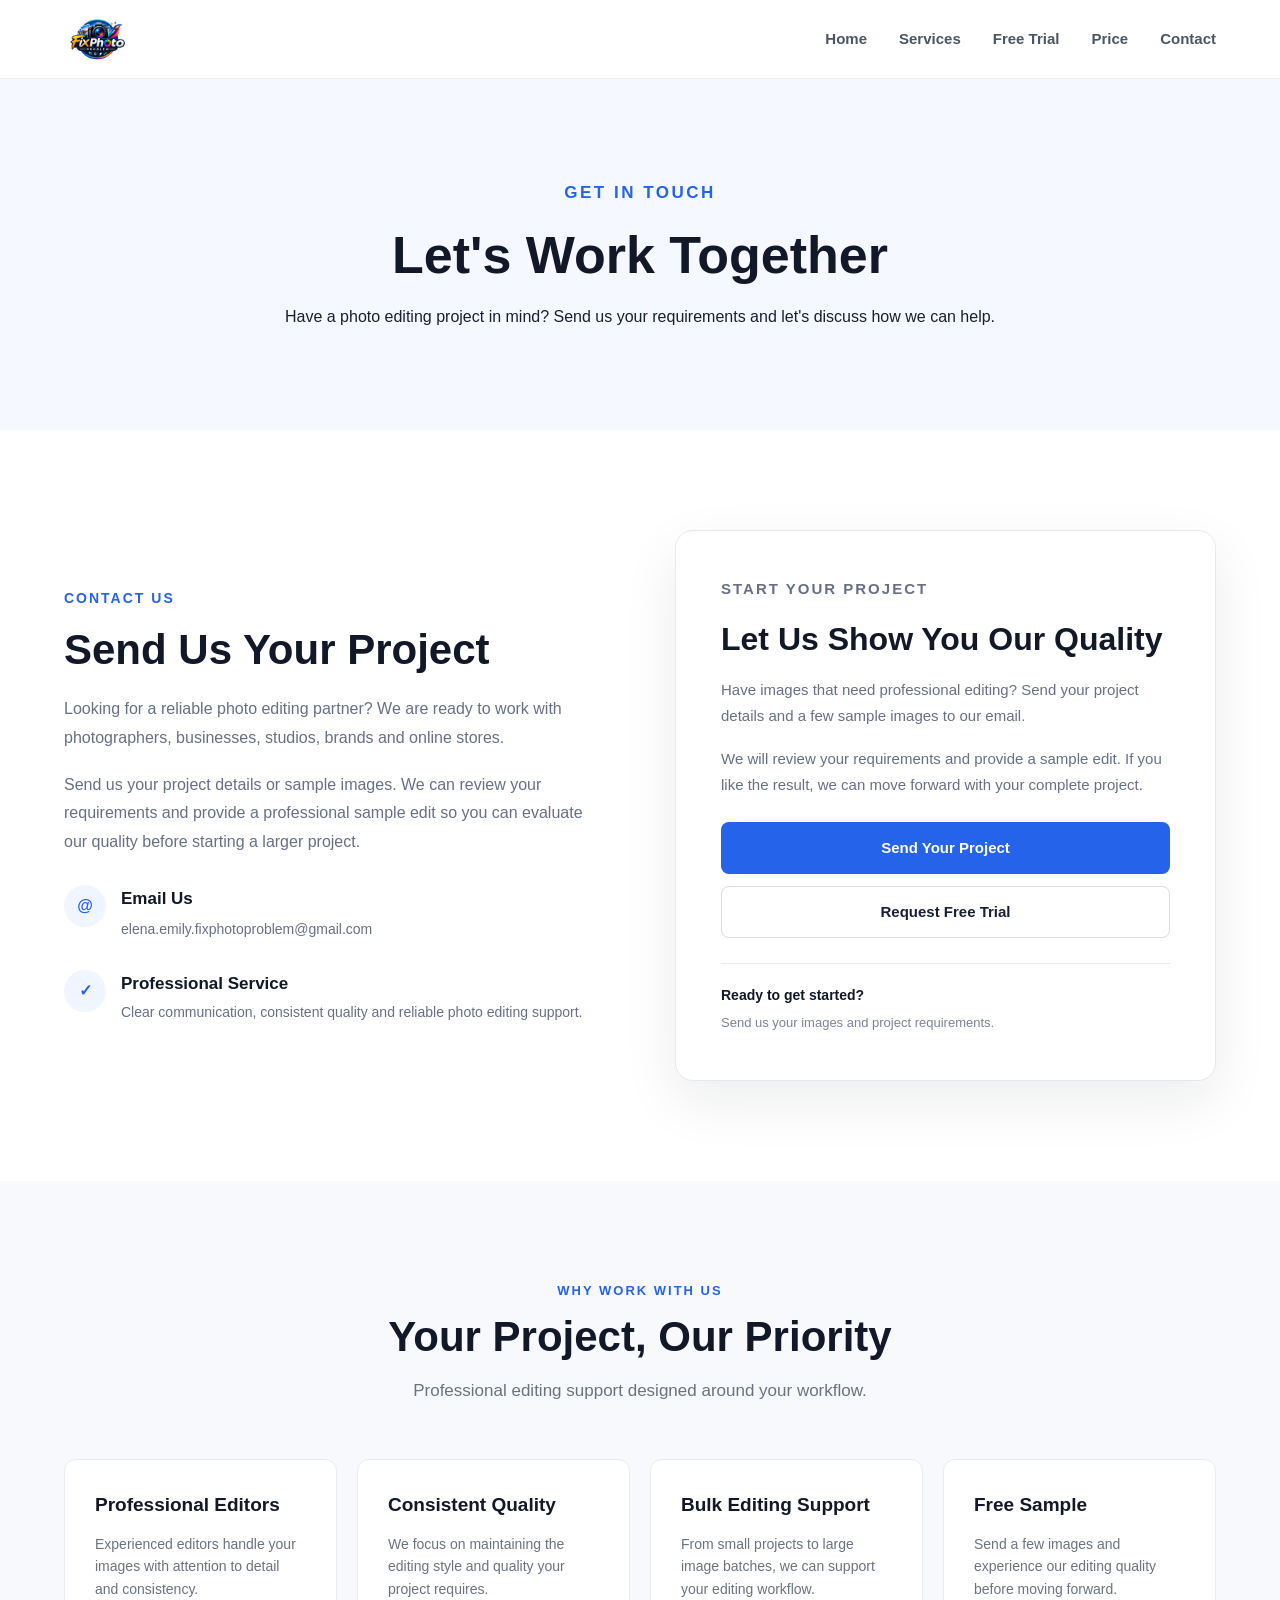
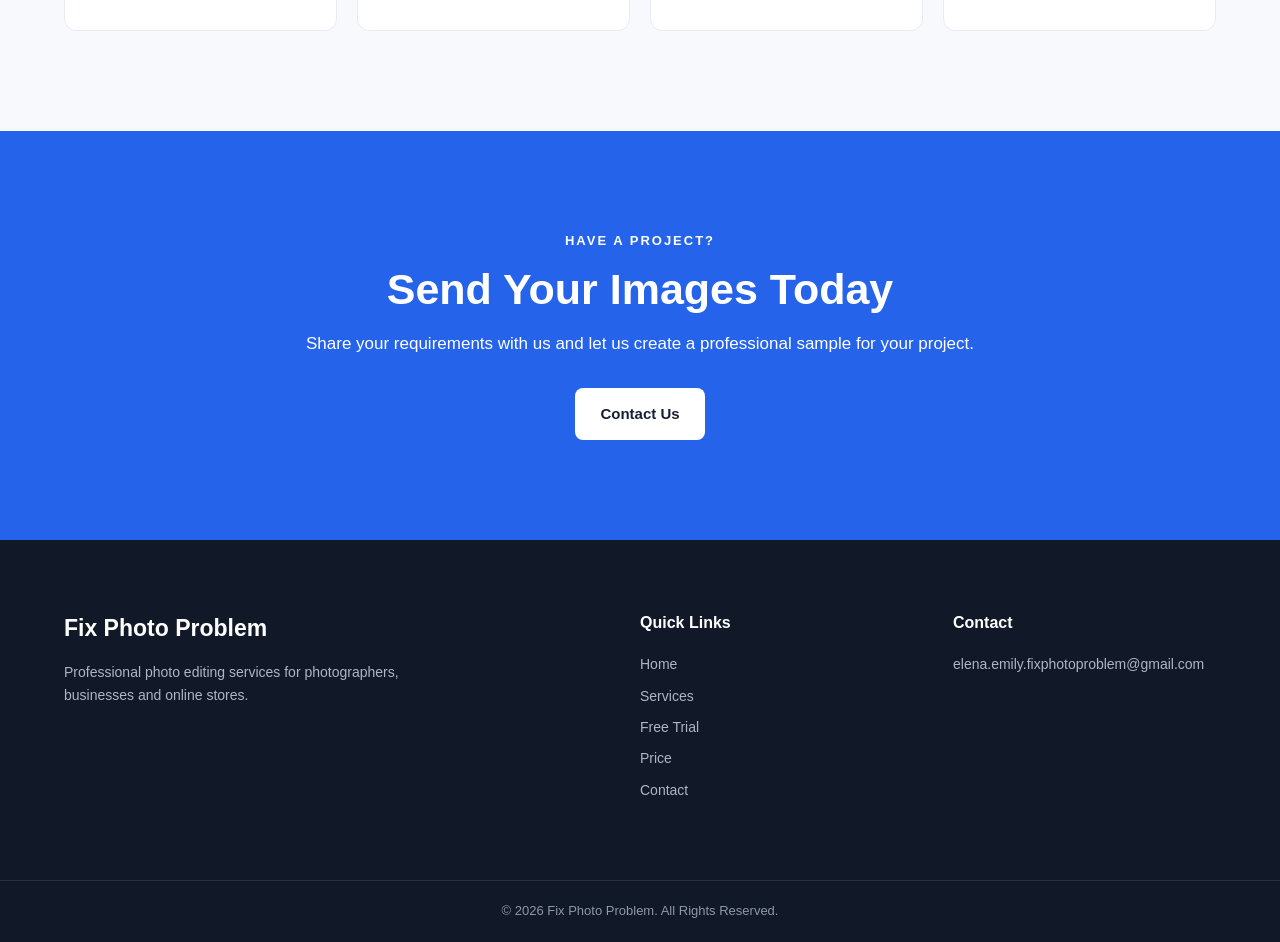
==== commit e25fe0df: "Update contact.html" ====
--- a/contact.html
+++ b/contact.html
@@ -30,7 +30,7 @@
     <div class="container nav-container">
 
         <a href="index.html" class="logo">
-            Fix Photo Problem
+            <img src="images/logo.png" alt="Fix Photo Problem">
         </a>
 
 
